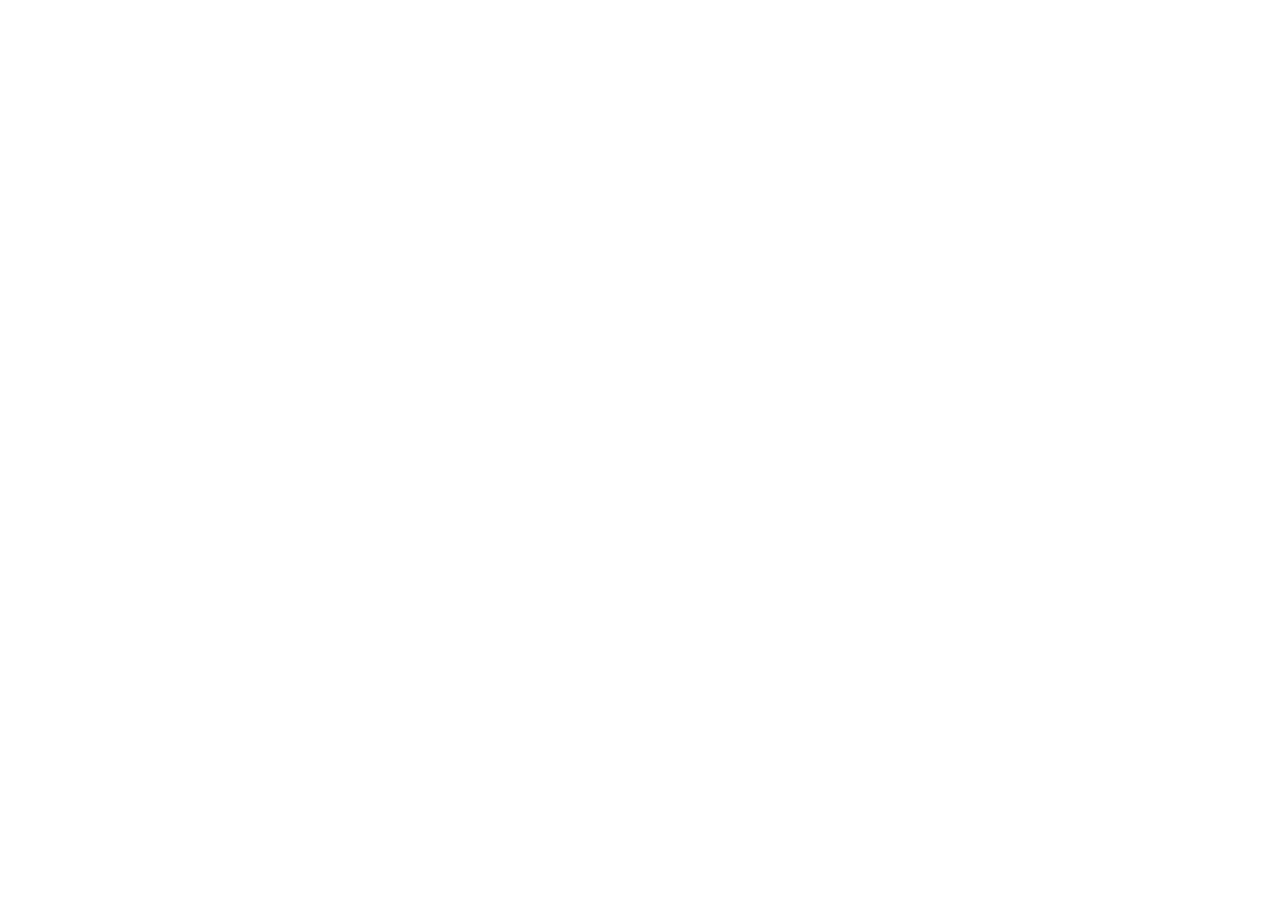
==== index.html @ 508183c9 "Add files via upload" ====
<!doctype html>
<html lang="en">
  <head>
    <meta charset="UTF-8" />
    <meta name="viewport" content="width=device-width, initial-scale=1.0" />
    <title>My Google AI Studio App</title>
    <script type="module" crossorigin src="./assets/index-D55T0xb0.js"></script>
    <link rel="stylesheet" crossorigin href="./assets/index-euOz9C5B.css">
  </head>
  <body>
    <div id="root"></div>
  </body>
</html>
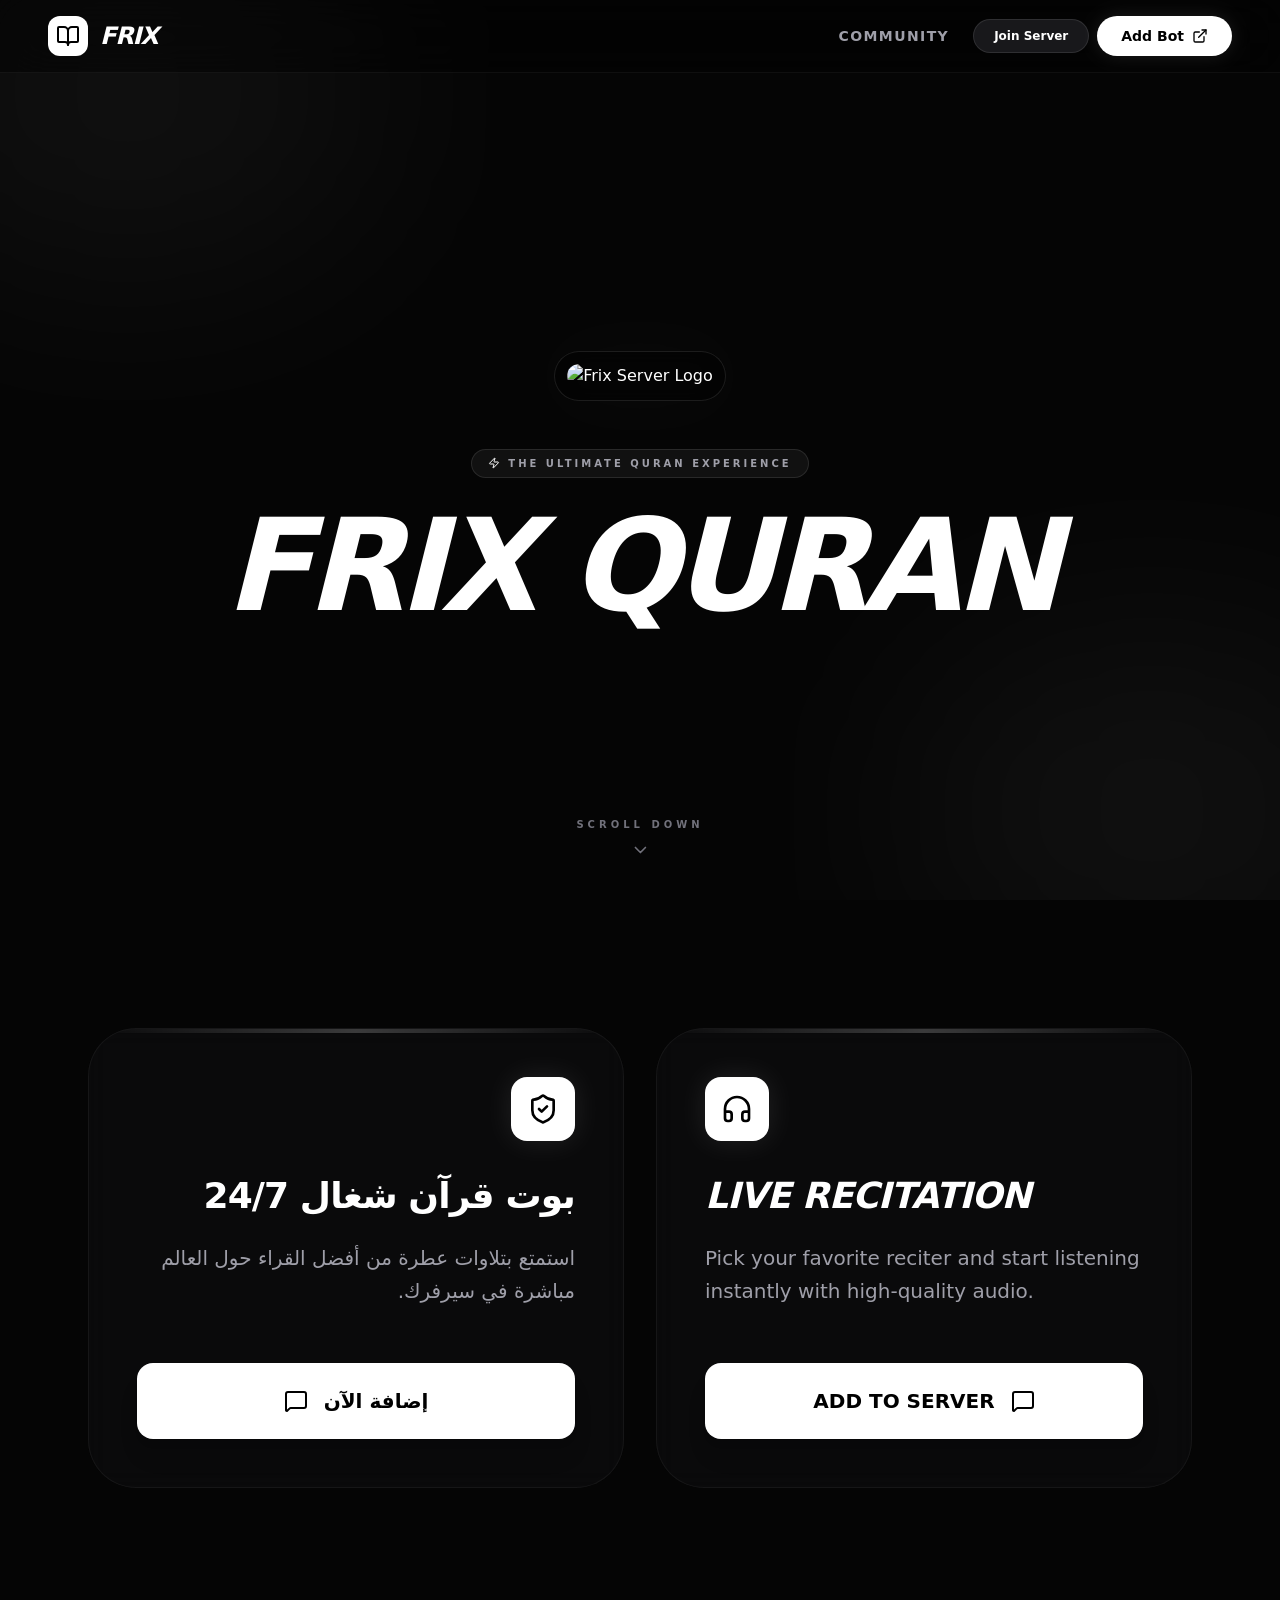
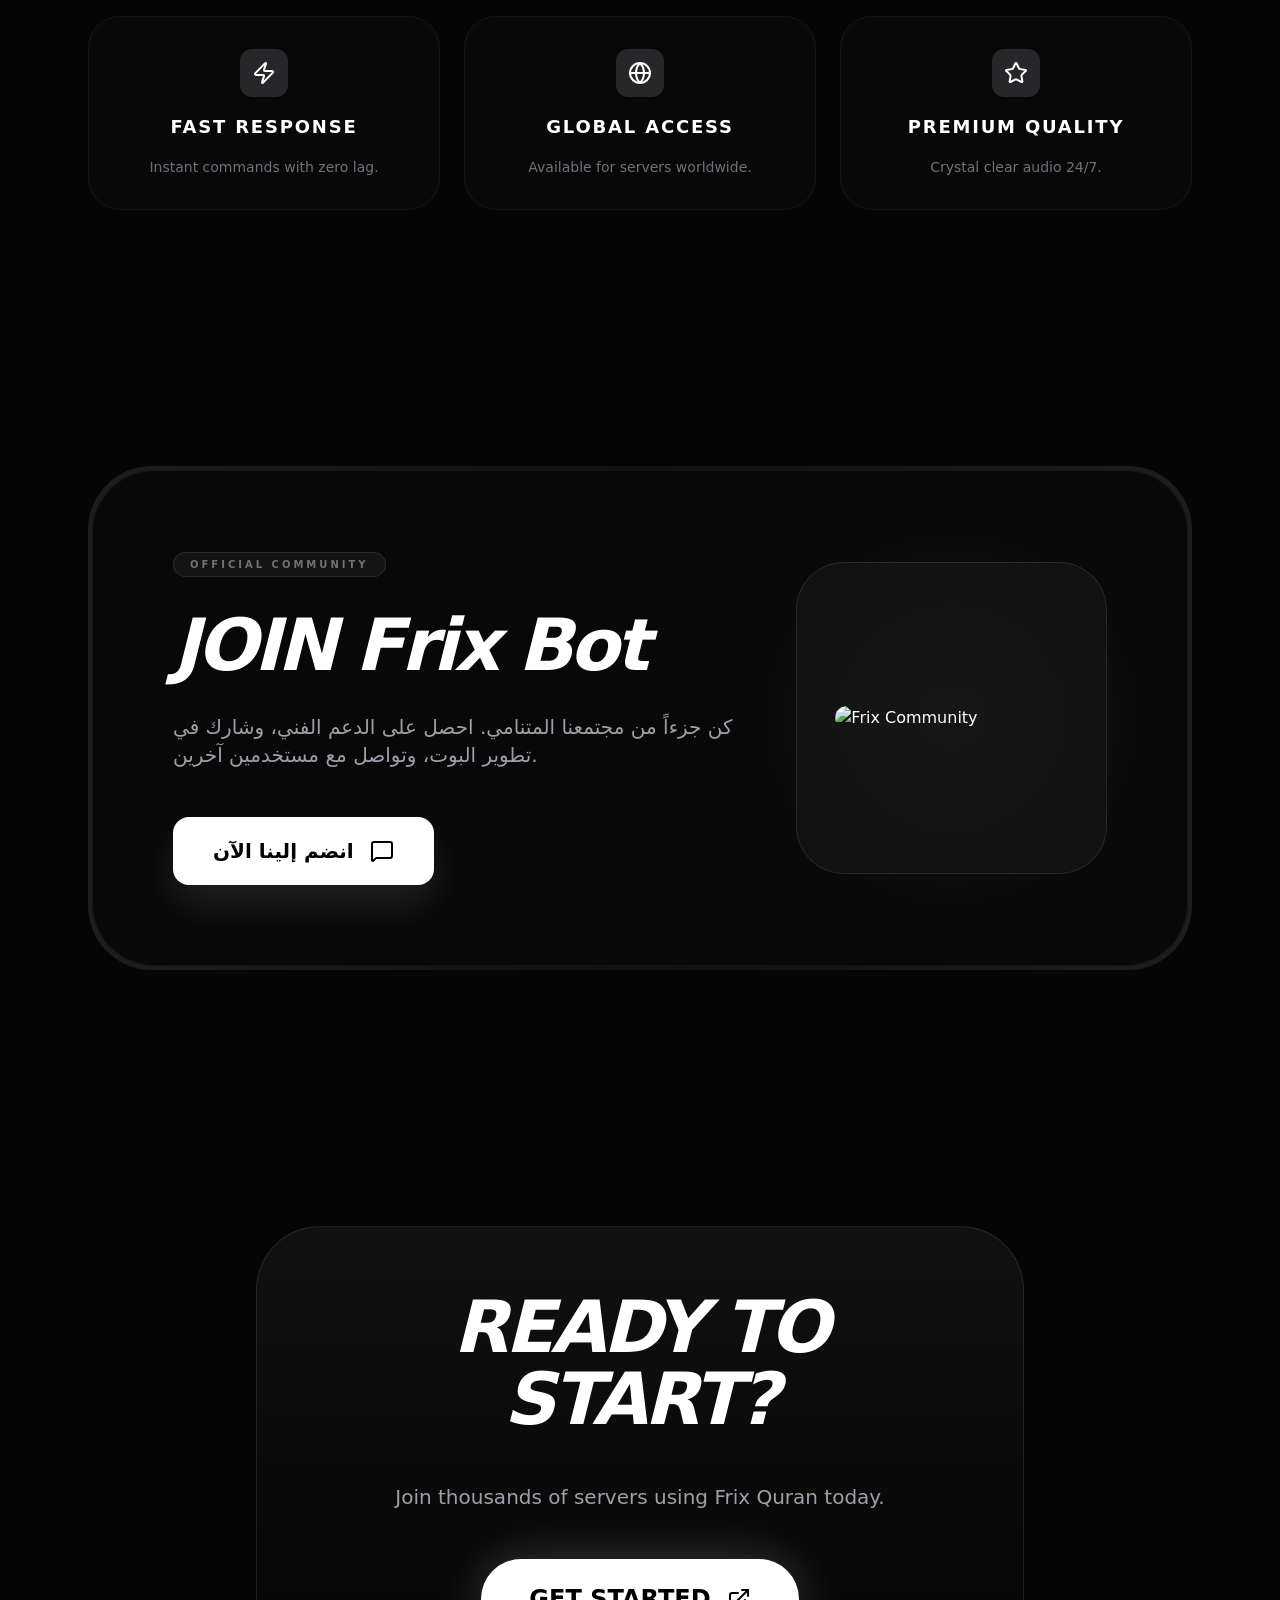
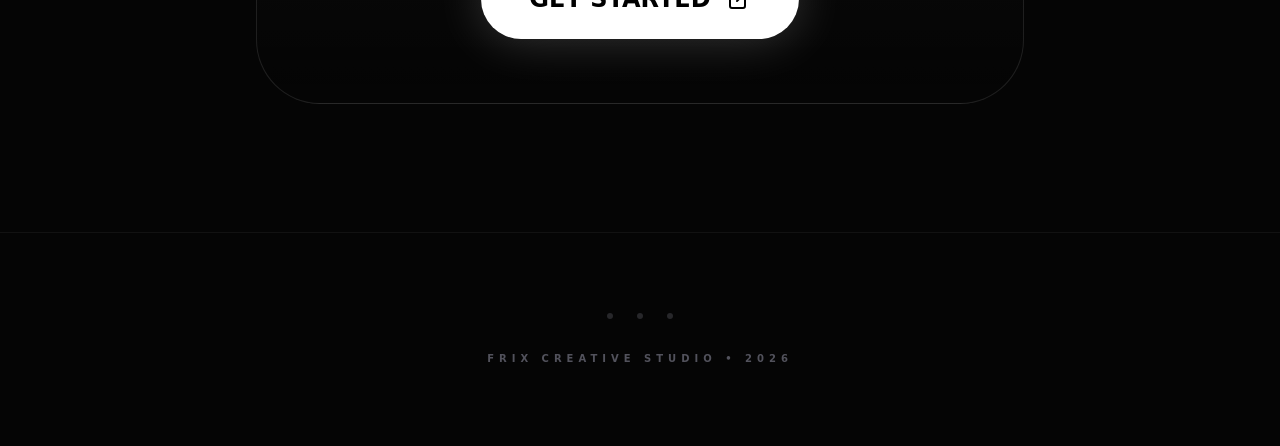
==== commit 8ce41144: "Add files via upload" ====
--- a/index.html
+++ b/index.html
@@ -4,7 +4,7 @@
     <meta charset="UTF-8" />
     <meta name="viewport" content="width=device-width, initial-scale=1.0" />
     <title>My Google AI Studio App</title>
-    <script type="module" crossorigin src="./assets/index-D55T0xb0.js"></script>
+    <script type="module" crossorigin src="./assets/index-BJtnoinY.js"></script>
     <link rel="stylesheet" crossorigin href="./assets/index-euOz9C5B.css">
   </head>
   <body>
--- a/assets/index-euOz9C5B.css
+++ b/assets/index-euOz9C5B.css
@@ -0,0 +1 @@
+/*! tailwindcss v4.2.1 | MIT License | https://tailwindcss.com */@layer properties{@supports (((-webkit-hyphens:none)) and (not (margin-trim:inline))) or ((-moz-orient:inline) and (not (color:rgb(from red r g b)))){*,:before,:after,::backdrop{--tw-translate-x:0;--tw-translate-y:0;--tw-translate-z:0;--tw-rotate-x:initial;--tw-rotate-y:initial;--tw-rotate-z:initial;--tw-skew-x:initial;--tw-skew-y:initial;--tw-space-y-reverse:0;--tw-border-style:solid;--tw-gradient-position:initial;--tw-gradient-from:#0000;--tw-gradient-via:#0000;--tw-gradient-to:#0000;--tw-gradient-stops:initial;--tw-gradient-via-stops:initial;--tw-gradient-from-position:0%;--tw-gradient-via-position:50%;--tw-gradient-to-position:100%;--tw-leading:initial;--tw-font-weight:initial;--tw-tracking:initial;--tw-shadow:0 0 #0000;--tw-shadow-color:initial;--tw-shadow-alpha:100%;--tw-inset-shadow:0 0 #0000;--tw-inset-shadow-color:initial;--tw-inset-shadow-alpha:100%;--tw-ring-color:initial;--tw-ring-shadow:0 0 #0000;--tw-inset-ring-color:initial;--tw-inset-ring-shadow:0 0 #0000;--tw-ring-inset:initial;--tw-ring-offset-width:0px;--tw-ring-offset-color:#fff;--tw-ring-offset-shadow:0 0 #0000;--tw-blur:initial;--tw-brightness:initial;--tw-contrast:initial;--tw-grayscale:initial;--tw-hue-rotate:initial;--tw-invert:initial;--tw-opacity:initial;--tw-saturate:initial;--tw-sepia:initial;--tw-drop-shadow:initial;--tw-drop-shadow-color:initial;--tw-drop-shadow-alpha:100%;--tw-drop-shadow-size:initial;--tw-backdrop-blur:initial;--tw-backdrop-brightness:initial;--tw-backdrop-contrast:initial;--tw-backdrop-grayscale:initial;--tw-backdrop-hue-rotate:initial;--tw-backdrop-invert:initial;--tw-backdrop-opacity:initial;--tw-backdrop-saturate:initial;--tw-backdrop-sepia:initial;--tw-duration:initial;--tw-scale-x:1;--tw-scale-y:1;--tw-scale-z:1}}}@layer theme{:root,:host{--font-sans:ui-sans-serif, system-ui, sans-serif, "Apple Color Emoji", "Segoe UI Emoji", "Segoe UI Symbol", "Noto Color Emoji";--font-mono:ui-monospace, SFMono-Regular, Menlo, Monaco, Consolas, "Liberation Mono", "Courier New", monospace;--color-zinc-200:oklch(92% .004 286.32);--color-zinc-400:oklch(70.5% .015 286.067);--color-zinc-500:oklch(55.2% .016 285.938);--color-zinc-600:oklch(44.2% .017 285.786);--color-zinc-800:oklch(27.4% .006 286.033);--color-zinc-900:oklch(21% .006 285.885);--color-black:#000;--color-white:#fff;--spacing:.25rem;--container-xs:20rem;--container-xl:36rem;--container-3xl:48rem;--container-6xl:72rem;--text-xs:.75rem;--text-xs--line-height:calc(1 / .75);--text-sm:.875rem;--text-sm--line-height:calc(1.25 / .875);--text-lg:1.125rem;--text-lg--line-height:calc(1.75 / 1.125);--text-xl:1.25rem;--text-xl--line-height:calc(1.75 / 1.25);--text-2xl:1.5rem;--text-2xl--line-height:calc(2 / 1.5);--text-4xl:2.25rem;--text-4xl--line-height:calc(2.5 / 2.25);--text-5xl:3rem;--text-5xl--line-height:1;--text-7xl:4.5rem;--text-7xl--line-height:1;--text-9xl:8rem;--text-9xl--line-height:1;--font-weight-medium:500;--font-weight-bold:700;--font-weight-black:900;--tracking-tighter:-.05em;--tracking-tight:-.025em;--tracking-widest:.1em;--leading-tight:1.25;--leading-relaxed:1.625;--radius-xl:.75rem;--radius-2xl:1rem;--animate-pulse:pulse 2s cubic-bezier(.4, 0, .6, 1) infinite;--animate-bounce:bounce 1s infinite;--blur-sm:8px;--blur-md:12px;--blur-xl:24px;--blur-2xl:40px;--blur-3xl:64px;--default-transition-duration:.15s;--default-transition-timing-function:cubic-bezier(.4, 0, .2, 1);--default-font-family:var(--font-sans);--default-mono-font-family:var(--font-mono)}}@layer base{*,:after,:before,::backdrop{box-sizing:border-box;border:0 solid;margin:0;padding:0}::file-selector-button{box-sizing:border-box;border:0 solid;margin:0;padding:0}html,:host{-webkit-text-size-adjust:100%;-moz-tab-size:4;tab-size:4;line-height:1.5;font-family:var(--default-font-family,ui-sans-serif, system-ui, sans-serif, "Apple Color Emoji", "Segoe UI Emoji", "Segoe UI Symbol", "Noto Color Emoji");font-feature-settings:var(--default-font-feature-settings,normal);font-variation-settings:var(--default-font-variation-settings,normal);-webkit-tap-highlight-color:transparent}hr{height:0;color:inherit;border-top-width:1px}abbr:where([title]){-webkit-text-decoration:underline dotted;text-decoration:underline dotted}h1,h2,h3,h4,h5,h6{font-size:inherit;font-weight:inherit}a{color:inherit;-webkit-text-decoration:inherit;text-decoration:inherit}b,strong{font-weight:bolder}code,kbd,samp,pre{font-family:var(--default-mono-font-family,ui-monospace, SFMono-Regular, Menlo, Monaco, Consolas, "Liberation Mono", "Courier New", monospace);font-feature-settings:var(--default-mono-font-feature-settings,normal);font-variation-settings:var(--default-mono-font-variation-settings,normal);font-size:1em}small{font-size:80%}sub,sup{vertical-align:baseline;font-size:75%;line-height:0;position:relative}sub{bottom:-.25em}sup{top:-.5em}table{text-indent:0;border-color:inherit;border-collapse:collapse}:-moz-focusring{outline:auto}progress{vertical-align:baseline}summary{display:list-item}ol,ul,menu{list-style:none}img,svg,video,canvas,audio,iframe,embed,object{vertical-align:middle;display:block}img,video{max-width:100%;height:auto}button,input,select,optgroup,textarea{font:inherit;font-feature-settings:inherit;font-variation-settings:inherit;letter-spacing:inherit;color:inherit;opacity:1;background-color:#0000;border-radius:0}::file-selector-button{font:inherit;font-feature-settings:inherit;font-variation-settings:inherit;letter-spacing:inherit;color:inherit;opacity:1;background-color:#0000;border-radius:0}:where(select:is([multiple],[size])) optgroup{font-weight:bolder}:where(select:is([multiple],[size])) optgroup option{padding-inline-start:20px}::file-selector-button{margin-inline-end:4px}::placeholder{opacity:1}@supports (not ((-webkit-appearance:-apple-pay-button))) or (contain-intrinsic-size:1px){::placeholder{color:currentColor}@supports (color:color-mix(in lab,red,red)){::placeholder{color:color-mix(in oklab,currentcolor 50%,transparent)}}}textarea{resize:vertical}::-webkit-search-decoration{-webkit-appearance:none}::-webkit-date-and-time-value{min-height:1lh;text-align:inherit}::-webkit-datetime-edit{display:inline-flex}::-webkit-datetime-edit-fields-wrapper{padding:0}::-webkit-datetime-edit{padding-block:0}::-webkit-datetime-edit-year-field{padding-block:0}::-webkit-datetime-edit-month-field{padding-block:0}::-webkit-datetime-edit-day-field{padding-block:0}::-webkit-datetime-edit-hour-field{padding-block:0}::-webkit-datetime-edit-minute-field{padding-block:0}::-webkit-datetime-edit-second-field{padding-block:0}::-webkit-datetime-edit-millisecond-field{padding-block:0}::-webkit-datetime-edit-meridiem-field{padding-block:0}::-webkit-calendar-picker-indicator{line-height:1}:-moz-ui-invalid{box-shadow:none}button,input:where([type=button],[type=reset],[type=submit]){-webkit-appearance:button;-moz-appearance:button;appearance:button}::file-selector-button{-webkit-appearance:button;-moz-appearance:button;appearance:button}::-webkit-inner-spin-button{height:auto}::-webkit-outer-spin-button{height:auto}[hidden]:where(:not([hidden=until-found])){display:none!important}}@layer components;@layer utilities{.pointer-events-none{pointer-events:none}.absolute{position:absolute}.fixed{position:fixed}.relative{position:relative}.-inset-4{inset:calc(var(--spacing) * -4)}.inset-0{inset:calc(var(--spacing) * 0)}.start{inset-inline-start:var(--spacing)}.end{inset-inline-end:var(--spacing)}.top-0{top:calc(var(--spacing) * 0)}.top-\[-10\%\]{top:-10%}.right-0{right:calc(var(--spacing) * 0)}.right-\[-10\%\]{right:-10%}.bottom-10{bottom:calc(var(--spacing) * 10)}.bottom-\[-10\%\]{bottom:-10%}.left-0{left:calc(var(--spacing) * 0)}.left-1\/2{left:50%}.left-\[-10\%\]{left:-10%}.z-\[100\]{z-index:100}.mx-auto{margin-inline:auto}.mb-8{margin-bottom:calc(var(--spacing) * 8)}.flex{display:flex}.grid{display:grid}.hidden{display:none}.inline-block{display:inline-block}.inline-flex{display:inline-flex}.aspect-square{aspect-ratio:1}.h-1{height:calc(var(--spacing) * 1)}.h-1\.5{height:calc(var(--spacing) * 1.5)}.h-3{height:calc(var(--spacing) * 3)}.h-4{height:calc(var(--spacing) * 4)}.h-5{height:calc(var(--spacing) * 5)}.h-6{height:calc(var(--spacing) * 6)}.h-8{height:calc(var(--spacing) * 8)}.h-10{height:calc(var(--spacing) * 10)}.h-12{height:calc(var(--spacing) * 12)}.h-16{height:calc(var(--spacing) * 16)}.h-\[40\%\]{height:40%}.h-auto{height:auto}.h-full{height:100%}.h-screen{height:100vh}.min-h-screen{min-height:100vh}.w-1\.5{width:calc(var(--spacing) * 1.5)}.w-3{width:calc(var(--spacing) * 3)}.w-3\/4{width:75%}.w-4{width:calc(var(--spacing) * 4)}.w-5{width:calc(var(--spacing) * 5)}.w-6{width:calc(var(--spacing) * 6)}.w-8{width:calc(var(--spacing) * 8)}.w-10{width:calc(var(--spacing) * 10)}.w-12{width:calc(var(--spacing) * 12)}.w-16{width:calc(var(--spacing) * 16)}.w-\[40\%\]{width:40%}.w-full{width:100%}.max-w-3xl{max-width:var(--container-3xl)}.max-w-6xl{max-width:var(--container-6xl)}.max-w-\[450px\]{max-width:450px}.max-w-xl{max-width:var(--container-xl)}.max-w-xs{max-width:var(--container-xs)}.flex-1{flex:1}.-translate-x-1\/2{--tw-translate-x: -50% ;translate:var(--tw-translate-x) var(--tw-translate-y)}.transform{transform:var(--tw-rotate-x,) var(--tw-rotate-y,) var(--tw-rotate-z,) var(--tw-skew-x,) var(--tw-skew-y,)}.animate-bounce{animation:var(--animate-bounce)}.animate-pulse{animation:var(--animate-pulse)}.grid-cols-1{grid-template-columns:repeat(1,minmax(0,1fr))}.flex-col{flex-direction:column}.items-center{align-items:center}.justify-between{justify-content:space-between}.justify-center{justify-content:center}.gap-2{gap:calc(var(--spacing) * 2)}.gap-3{gap:calc(var(--spacing) * 3)}.gap-4{gap:calc(var(--spacing) * 4)}.gap-6{gap:calc(var(--spacing) * 6)}.gap-8{gap:calc(var(--spacing) * 8)}.gap-12{gap:calc(var(--spacing) * 12)}:where(.space-y-4>:not(:last-child)){--tw-space-y-reverse:0;margin-block-start:calc(calc(var(--spacing) * 4) * var(--tw-space-y-reverse));margin-block-end:calc(calc(var(--spacing) * 4) * calc(1 - var(--tw-space-y-reverse)))}:where(.space-y-6>:not(:last-child)){--tw-space-y-reverse:0;margin-block-start:calc(calc(var(--spacing) * 6) * var(--tw-space-y-reverse));margin-block-end:calc(calc(var(--spacing) * 6) * calc(1 - var(--tw-space-y-reverse)))}:where(.space-y-8>:not(:last-child)){--tw-space-y-reverse:0;margin-block-start:calc(calc(var(--spacing) * 8) * var(--tw-space-y-reverse));margin-block-end:calc(calc(var(--spacing) * 8) * calc(1 - var(--tw-space-y-reverse)))}:where(.space-y-12>:not(:last-child)){--tw-space-y-reverse:0;margin-block-start:calc(calc(var(--spacing) * 12) * var(--tw-space-y-reverse));margin-block-end:calc(calc(var(--spacing) * 12) * calc(1 - var(--tw-space-y-reverse)))}:where(.space-y-32>:not(:last-child)){--tw-space-y-reverse:0;margin-block-start:calc(calc(var(--spacing) * 32) * var(--tw-space-y-reverse));margin-block-end:calc(calc(var(--spacing) * 32) * calc(1 - var(--tw-space-y-reverse)))}.overflow-hidden{overflow:hidden}.overflow-x-hidden{overflow-x:hidden}.rounded-2xl{border-radius:var(--radius-2xl)}.rounded-\[1\.5rem\]{border-radius:1.5rem}.rounded-\[2\.5rem\]{border-radius:2.5rem}.rounded-\[2rem\]{border-radius:2rem}.rounded-\[3\.9rem\]{border-radius:3.9rem}.rounded-\[3rem\]{border-radius:3rem}.rounded-\[4rem\]{border-radius:4rem}.rounded-full{border-radius:3.40282e38px}.rounded-xl{border-radius:var(--radius-xl)}.border{border-style:var(--tw-border-style);border-width:1px}.border-t{border-top-style:var(--tw-border-style);border-top-width:1px}.border-b{border-bottom-style:var(--tw-border-style);border-bottom-width:1px}.border-white\/5{border-color:#ffffff0d}@supports (color:color-mix(in lab,red,red)){.border-white\/5{border-color:color-mix(in oklab,var(--color-white) 5%,transparent)}}.border-white\/10{border-color:#ffffff1a}@supports (color:color-mix(in lab,red,red)){.border-white\/10{border-color:color-mix(in oklab,var(--color-white) 10%,transparent)}}.bg-\[\#050505\]{background-color:#050505}.bg-\[\#080808\]{background-color:#080808}.bg-black\/40{background-color:#0006}@supports (color:color-mix(in lab,red,red)){.bg-black\/40{background-color:color-mix(in oklab,var(--color-black) 40%,transparent)}}.bg-white{background-color:var(--color-white)}.bg-white\/5{background-color:#ffffff0d}@supports (color:color-mix(in lab,red,red)){.bg-white\/5{background-color:color-mix(in oklab,var(--color-white) 5%,transparent)}}.bg-white\/10{background-color:#ffffff1a}@supports (color:color-mix(in lab,red,red)){.bg-white\/10{background-color:color-mix(in oklab,var(--color-white) 10%,transparent)}}.bg-zinc-800{background-color:var(--color-zinc-800)}.bg-zinc-900{background-color:var(--color-zinc-900)}.bg-zinc-900\/20{background-color:#18181b33}@supports (color:color-mix(in lab,red,red)){.bg-zinc-900\/20{background-color:color-mix(in oklab,var(--color-zinc-900) 20%,transparent)}}.bg-zinc-900\/30{background-color:#18181b4d}@supports (color:color-mix(in lab,red,red)){.bg-zinc-900\/30{background-color:color-mix(in oklab,var(--color-zinc-900) 30%,transparent)}}.bg-zinc-900\/50{background-color:#18181b80}@supports (color:color-mix(in lab,red,red)){.bg-zinc-900\/50{background-color:color-mix(in oklab,var(--color-zinc-900) 50%,transparent)}}.bg-gradient-to-b{--tw-gradient-position:to bottom in oklab;background-image:linear-gradient(var(--tw-gradient-stops))}.bg-gradient-to-bl{--tw-gradient-position:to bottom left in oklab;background-image:linear-gradient(var(--tw-gradient-stops))}.bg-gradient-to-br{--tw-gradient-position:to bottom right in oklab;background-image:linear-gradient(var(--tw-gradient-stops))}.bg-gradient-to-l{--tw-gradient-position:to left in oklab;background-image:linear-gradient(var(--tw-gradient-stops))}.bg-gradient-to-r{--tw-gradient-position:to right in oklab;background-image:linear-gradient(var(--tw-gradient-stops))}.from-transparent{--tw-gradient-from:transparent;--tw-gradient-stops:var(--tw-gradient-via-stops,var(--tw-gradient-position), var(--tw-gradient-from) var(--tw-gradient-from-position), var(--tw-gradient-to) var(--tw-gradient-to-position))}.from-white\/5{--tw-gradient-from:#ffffff0d}@supports (color:color-mix(in lab,red,red)){.from-white\/5{--tw-gradient-from:color-mix(in oklab, var(--color-white) 5%, transparent)}}.from-white\/5{--tw-gradient-stops:var(--tw-gradient-via-stops,var(--tw-gradient-position), var(--tw-gradient-from) var(--tw-gradient-from-position), var(--tw-gradient-to) var(--tw-gradient-to-position))}.from-white\/10{--tw-gradient-from:#ffffff1a}@supports (color:color-mix(in lab,red,red)){.from-white\/10{--tw-gradient-from:color-mix(in oklab, var(--color-white) 10%, transparent)}}.from-white\/10{--tw-gradient-stops:var(--tw-gradient-via-stops,var(--tw-gradient-position), var(--tw-gradient-from) var(--tw-gradient-from-position), var(--tw-gradient-to) var(--tw-gradient-to-position))}.via-white\/5{--tw-gradient-via:#ffffff0d}@supports (color:color-mix(in lab,red,red)){.via-white\/5{--tw-gradient-via:color-mix(in oklab, var(--color-white) 5%, transparent)}}.via-white\/5{--tw-gradient-via-stops:var(--tw-gradient-position), var(--tw-gradient-from) var(--tw-gradient-from-position), var(--tw-gradient-via) var(--tw-gradient-via-position), var(--tw-gradient-to) var(--tw-gradient-to-position);--tw-gradient-stops:var(--tw-gradient-via-stops)}.via-white\/20{--tw-gradient-via:#fff3}@supports (color:color-mix(in lab,red,red)){.via-white\/20{--tw-gradient-via:color-mix(in oklab, var(--color-white) 20%, transparent)}}.via-white\/20{--tw-gradient-via-stops:var(--tw-gradient-position), var(--tw-gradient-from) var(--tw-gradient-from-position), var(--tw-gradient-via) var(--tw-gradient-via-position), var(--tw-gradient-to) var(--tw-gradient-to-position);--tw-gradient-stops:var(--tw-gradient-via-stops)}.to-transparent{--tw-gradient-to:transparent;--tw-gradient-stops:var(--tw-gradient-via-stops,var(--tw-gradient-position), var(--tw-gradient-from) var(--tw-gradient-from-position), var(--tw-gradient-to) var(--tw-gradient-to-position))}.to-white\/10{--tw-gradient-to:#ffffff1a}@supports (color:color-mix(in lab,red,red)){.to-white\/10{--tw-gradient-to:color-mix(in oklab, var(--color-white) 10%, transparent)}}.to-white\/10{--tw-gradient-stops:var(--tw-gradient-via-stops,var(--tw-gradient-position), var(--tw-gradient-from) var(--tw-gradient-from-position), var(--tw-gradient-to) var(--tw-gradient-to-position))}.p-1{padding:calc(var(--spacing) * 1)}.p-3{padding:calc(var(--spacing) * 3)}.p-8{padding:calc(var(--spacing) * 8)}.p-12{padding:calc(var(--spacing) * 12)}.p-16{padding:calc(var(--spacing) * 16)}.px-4{padding-inline:calc(var(--spacing) * 4)}.px-5{padding-inline:calc(var(--spacing) * 5)}.px-6{padding-inline:calc(var(--spacing) * 6)}.px-10{padding-inline:calc(var(--spacing) * 10)}.px-12{padding-inline:calc(var(--spacing) * 12)}.py-1{padding-block:calc(var(--spacing) * 1)}.py-1\.5{padding-block:calc(var(--spacing) * 1.5)}.py-2{padding-block:calc(var(--spacing) * 2)}.py-2\.5{padding-block:calc(var(--spacing) * 2.5)}.py-4{padding-block:calc(var(--spacing) * 4)}.py-5{padding-block:calc(var(--spacing) * 5)}.py-6{padding-block:calc(var(--spacing) * 6)}.py-20{padding-block:calc(var(--spacing) * 20)}.py-32{padding-block:calc(var(--spacing) * 32)}.pt-4{padding-top:calc(var(--spacing) * 4)}.pt-8{padding-top:calc(var(--spacing) * 8)}.pt-20{padding-top:calc(var(--spacing) * 20)}.text-center{text-align:center}.font-sans{font-family:var(--font-sans)}.text-2xl{font-size:var(--text-2xl);line-height:var(--tw-leading,var(--text-2xl--line-height))}.text-4xl{font-size:var(--text-4xl);line-height:var(--tw-leading,var(--text-4xl--line-height))}.text-5xl{font-size:var(--text-5xl);line-height:var(--tw-leading,var(--text-5xl--line-height))}.text-7xl{font-size:var(--text-7xl);line-height:var(--tw-leading,var(--text-7xl--line-height))}.text-lg{font-size:var(--text-lg);line-height:var(--tw-leading,var(--text-lg--line-height))}.text-sm{font-size:var(--text-sm);line-height:var(--tw-leading,var(--text-sm--line-height))}.text-xl{font-size:var(--text-xl);line-height:var(--tw-leading,var(--text-xl--line-height))}.text-xs{font-size:var(--text-xs);line-height:var(--tw-leading,var(--text-xs--line-height))}.text-\[10px\]{font-size:10px}.leading-none{--tw-leading:1;line-height:1}.leading-relaxed{--tw-leading:var(--leading-relaxed);line-height:var(--leading-relaxed)}.leading-tight{--tw-leading:var(--leading-tight);line-height:var(--leading-tight)}.font-black{--tw-font-weight:var(--font-weight-black);font-weight:var(--font-weight-black)}.font-bold{--tw-font-weight:var(--font-weight-bold);font-weight:var(--font-weight-bold)}.font-medium{--tw-font-weight:var(--font-weight-medium);font-weight:var(--font-weight-medium)}.tracking-\[0\.3em\]{--tw-tracking:.3em;letter-spacing:.3em}.tracking-\[0\.4em\]{--tw-tracking:.4em;letter-spacing:.4em}.tracking-\[0\.5em\]{--tw-tracking:.5em;letter-spacing:.5em}.tracking-tight{--tw-tracking:var(--tracking-tight);letter-spacing:var(--tracking-tight)}.tracking-tighter{--tw-tracking:var(--tracking-tighter);letter-spacing:var(--tracking-tighter)}.tracking-widest{--tw-tracking:var(--tracking-widest);letter-spacing:var(--tracking-widest)}.text-black{color:var(--color-black)}.text-white{color:var(--color-white)}.text-zinc-400{color:var(--color-zinc-400)}.text-zinc-500{color:var(--color-zinc-500)}.text-zinc-600{color:var(--color-zinc-600)}.uppercase{text-transform:uppercase}.italic{font-style:italic}.opacity-0{opacity:0}.opacity-20{opacity:.2}.shadow-2xl{--tw-shadow:0 25px 50px -12px var(--tw-shadow-color,#00000040);box-shadow:var(--tw-inset-shadow),var(--tw-inset-ring-shadow),var(--tw-ring-offset-shadow),var(--tw-ring-shadow),var(--tw-shadow)}.shadow-\[0_0_20px_rgba\(255\,255\,255\,0\.1\)\]{--tw-shadow:0 0 20px var(--tw-shadow-color,#ffffff1a);box-shadow:var(--tw-inset-shadow),var(--tw-inset-ring-shadow),var(--tw-ring-offset-shadow),var(--tw-ring-shadow),var(--tw-shadow)}.shadow-\[0_0_30px_rgba\(255\,255\,255\,0\.1\)\]{--tw-shadow:0 0 30px var(--tw-shadow-color,#ffffff1a);box-shadow:var(--tw-inset-shadow),var(--tw-inset-ring-shadow),var(--tw-ring-offset-shadow),var(--tw-ring-shadow),var(--tw-shadow)}.shadow-\[0_0_50px_rgba\(255\,255\,255\,0\.2\)\]{--tw-shadow:0 0 50px var(--tw-shadow-color,#fff3);box-shadow:var(--tw-inset-shadow),var(--tw-inset-ring-shadow),var(--tw-ring-offset-shadow),var(--tw-ring-shadow),var(--tw-shadow)}.shadow-\[0_20px_40px_rgba\(255\,255\,255\,0\.1\)\]{--tw-shadow:0 20px 40px var(--tw-shadow-color,#ffffff1a);box-shadow:var(--tw-inset-shadow),var(--tw-inset-ring-shadow),var(--tw-ring-offset-shadow),var(--tw-ring-shadow),var(--tw-shadow)}.shadow-xl{--tw-shadow:0 20px 25px -5px var(--tw-shadow-color,#0000001a), 0 8px 10px -6px var(--tw-shadow-color,#0000001a);box-shadow:var(--tw-inset-shadow),var(--tw-inset-ring-shadow),var(--tw-ring-offset-shadow),var(--tw-ring-shadow),var(--tw-shadow)}.blur-2xl{--tw-blur:blur(var(--blur-2xl));filter:var(--tw-blur,) var(--tw-brightness,) var(--tw-contrast,) var(--tw-grayscale,) var(--tw-hue-rotate,) var(--tw-invert,) var(--tw-saturate,) var(--tw-sepia,) var(--tw-drop-shadow,)}.blur-3xl{--tw-blur:blur(var(--blur-3xl));filter:var(--tw-blur,) var(--tw-brightness,) var(--tw-contrast,) var(--tw-grayscale,) var(--tw-hue-rotate,) var(--tw-invert,) var(--tw-saturate,) var(--tw-sepia,) var(--tw-drop-shadow,)}.blur-\[120px\]{--tw-blur:blur(120px);filter:var(--tw-blur,) var(--tw-brightness,) var(--tw-contrast,) var(--tw-grayscale,) var(--tw-hue-rotate,) var(--tw-invert,) var(--tw-saturate,) var(--tw-sepia,) var(--tw-drop-shadow,)}.backdrop-blur-md{--tw-backdrop-blur:blur(var(--blur-md));-webkit-backdrop-filter:var(--tw-backdrop-blur,) var(--tw-backdrop-brightness,) var(--tw-backdrop-contrast,) var(--tw-backdrop-grayscale,) var(--tw-backdrop-hue-rotate,) var(--tw-backdrop-invert,) var(--tw-backdrop-opacity,) var(--tw-backdrop-saturate,) var(--tw-backdrop-sepia,);backdrop-filter:var(--tw-backdrop-blur,) var(--tw-backdrop-brightness,) var(--tw-backdrop-contrast,) var(--tw-backdrop-grayscale,) var(--tw-backdrop-hue-rotate,) var(--tw-backdrop-invert,) var(--tw-backdrop-opacity,) var(--tw-backdrop-saturate,) var(--tw-backdrop-sepia,)}.backdrop-blur-sm{--tw-backdrop-blur:blur(var(--blur-sm));-webkit-backdrop-filter:var(--tw-backdrop-blur,) var(--tw-backdrop-brightness,) var(--tw-backdrop-contrast,) var(--tw-backdrop-grayscale,) var(--tw-backdrop-hue-rotate,) var(--tw-backdrop-invert,) var(--tw-backdrop-opacity,) var(--tw-backdrop-saturate,) var(--tw-backdrop-sepia,);backdrop-filter:var(--tw-backdrop-blur,) var(--tw-backdrop-brightness,) var(--tw-backdrop-contrast,) var(--tw-backdrop-grayscale,) var(--tw-backdrop-hue-rotate,) var(--tw-backdrop-invert,) var(--tw-backdrop-opacity,) var(--tw-backdrop-saturate,) var(--tw-backdrop-sepia,)}.backdrop-blur-xl{--tw-backdrop-blur:blur(var(--blur-xl));-webkit-backdrop-filter:var(--tw-backdrop-blur,) var(--tw-backdrop-brightness,) var(--tw-backdrop-contrast,) var(--tw-backdrop-grayscale,) var(--tw-backdrop-hue-rotate,) var(--tw-backdrop-invert,) var(--tw-backdrop-opacity,) var(--tw-backdrop-saturate,) var(--tw-backdrop-sepia,);backdrop-filter:var(--tw-backdrop-blur,) var(--tw-backdrop-brightness,) var(--tw-backdrop-contrast,) var(--tw-backdrop-grayscale,) var(--tw-backdrop-hue-rotate,) var(--tw-backdrop-invert,) var(--tw-backdrop-opacity,) var(--tw-backdrop-saturate,) var(--tw-backdrop-sepia,)}.transition{transition-property:color,background-color,border-color,outline-color,text-decoration-color,fill,stroke,--tw-gradient-from,--tw-gradient-via,--tw-gradient-to,opacity,box-shadow,transform,translate,scale,rotate,filter,-webkit-backdrop-filter,backdrop-filter,display,content-visibility,overlay,pointer-events;transition-timing-function:var(--tw-ease,var(--default-transition-timing-function));transition-duration:var(--tw-duration,var(--default-transition-duration))}.transition-all{transition-property:all;transition-timing-function:var(--tw-ease,var(--default-transition-timing-function));transition-duration:var(--tw-duration,var(--default-transition-duration))}.transition-colors{transition-property:color,background-color,border-color,outline-color,text-decoration-color,fill,stroke,--tw-gradient-from,--tw-gradient-via,--tw-gradient-to;transition-timing-function:var(--tw-ease,var(--default-transition-timing-function));transition-duration:var(--tw-duration,var(--default-transition-duration))}.transition-opacity{transition-property:opacity;transition-timing-function:var(--tw-ease,var(--default-transition-timing-function));transition-duration:var(--tw-duration,var(--default-transition-duration))}.transition-transform{transition-property:transform,translate,scale,rotate;transition-timing-function:var(--tw-ease,var(--default-transition-timing-function));transition-duration:var(--tw-duration,var(--default-transition-duration))}.duration-500{--tw-duration:.5s;transition-duration:.5s}.duration-700{--tw-duration:.7s;transition-duration:.7s}@media(hover:hover){.group-hover\:scale-110:is(:where(.group):hover *){--tw-scale-x:110%;--tw-scale-y:110%;--tw-scale-z:110%;scale:var(--tw-scale-x) var(--tw-scale-y)}.group-hover\:-rotate-3:is(:where(.group):hover *){rotate:-3deg}.group-hover\:rotate-3:is(:where(.group):hover *){rotate:3deg}.group-hover\:rotate-12:is(:where(.group):hover *){rotate:12deg}.group-hover\:opacity-100:is(:where(.group):hover *){opacity:1}}.selection\:bg-white ::selection{background-color:var(--color-white)}.selection\:bg-white::selection{background-color:var(--color-white)}.selection\:text-black ::selection{color:var(--color-black)}.selection\:text-black::selection{color:var(--color-black)}@media(hover:hover){.hover\:scale-105:hover{--tw-scale-x:105%;--tw-scale-y:105%;--tw-scale-z:105%;scale:var(--tw-scale-x) var(--tw-scale-y)}.hover\:scale-110:hover{--tw-scale-x:110%;--tw-scale-y:110%;--tw-scale-z:110%;scale:var(--tw-scale-x) var(--tw-scale-y)}.hover\:bg-zinc-200:hover{background-color:var(--color-zinc-200)}.hover\:bg-zinc-800:hover{background-color:var(--color-zinc-800)}.hover\:bg-zinc-900\/40:hover{background-color:#18181b66}@supports (color:color-mix(in lab,red,red)){.hover\:bg-zinc-900\/40:hover{background-color:color-mix(in oklab,var(--color-zinc-900) 40%,transparent)}}.hover\:text-white:hover{color:var(--color-white)}}.active\:scale-95:active{--tw-scale-x:95%;--tw-scale-y:95%;--tw-scale-z:95%;scale:var(--tw-scale-x) var(--tw-scale-y)}.active\:scale-\[0\.98\]:active{scale:.98}@media(min-width:40rem){.sm\:flex{display:flex}}@media(min-width:48rem){.md\:block{display:block}.md\:w-1\/3{width:33.3333%}.md\:grid-cols-2{grid-template-columns:repeat(2,minmax(0,1fr))}.md\:grid-cols-3{grid-template-columns:repeat(3,minmax(0,1fr))}.md\:flex-row{flex-direction:row}.md\:gap-6{gap:calc(var(--spacing) * 6)}.md\:p-20{padding:calc(var(--spacing) * 20)}.md\:px-12{padding-inline:calc(var(--spacing) * 12)}.md\:text-left{text-align:left}.md\:text-7xl{font-size:var(--text-7xl);line-height:var(--tw-leading,var(--text-7xl--line-height))}.md\:text-9xl{font-size:var(--text-9xl);line-height:var(--tw-leading,var(--text-9xl--line-height))}}}@property --tw-translate-x{syntax:"*";inherits:false;initial-value:0}@property --tw-translate-y{syntax:"*";inherits:false;initial-value:0}@property --tw-translate-z{syntax:"*";inherits:false;initial-value:0}@property --tw-rotate-x{syntax:"*";inherits:false}@property --tw-rotate-y{syntax:"*";inherits:false}@property --tw-rotate-z{syntax:"*";inherits:false}@property --tw-skew-x{syntax:"*";inherits:false}@property --tw-skew-y{syntax:"*";inherits:false}@property --tw-space-y-reverse{syntax:"*";inherits:false;initial-value:0}@property --tw-border-style{syntax:"*";inherits:false;initial-value:solid}@property --tw-gradient-position{syntax:"*";inherits:false}@property --tw-gradient-from{syntax:"<color>";inherits:false;initial-value:#0000}@property --tw-gradient-via{syntax:"<color>";inherits:false;initial-value:#0000}@property --tw-gradient-to{syntax:"<color>";inherits:false;initial-value:#0000}@property --tw-gradient-stops{syntax:"*";inherits:false}@property --tw-gradient-via-stops{syntax:"*";inherits:false}@property --tw-gradient-from-position{syntax:"<length-percentage>";inherits:false;initial-value:0%}@property --tw-gradient-via-position{syntax:"<length-percentage>";inherits:false;initial-value:50%}@property --tw-gradient-to-position{syntax:"<length-percentage>";inherits:false;initial-value:100%}@property --tw-leading{syntax:"*";inherits:false}@property --tw-font-weight{syntax:"*";inherits:false}@property --tw-tracking{syntax:"*";inherits:false}@property --tw-shadow{syntax:"*";inherits:false;initial-value:0 0 #0000}@property --tw-shadow-color{syntax:"*";inherits:false}@property --tw-shadow-alpha{syntax:"<percentage>";inherits:false;initial-value:100%}@property --tw-inset-shadow{syntax:"*";inherits:false;initial-value:0 0 #0000}@property --tw-inset-shadow-color{syntax:"*";inherits:false}@property --tw-inset-shadow-alpha{syntax:"<percentage>";inherits:false;initial-value:100%}@property --tw-ring-color{syntax:"*";inherits:false}@property --tw-ring-shadow{syntax:"*";inherits:false;initial-value:0 0 #0000}@property --tw-inset-ring-color{syntax:"*";inherits:false}@property --tw-inset-ring-shadow{syntax:"*";inherits:false;initial-value:0 0 #0000}@property --tw-ring-inset{syntax:"*";inherits:false}@property --tw-ring-offset-width{syntax:"<length>";inherits:false;initial-value:0}@property --tw-ring-offset-color{syntax:"*";inherits:false;initial-value:#fff}@property --tw-ring-offset-shadow{syntax:"*";inherits:false;initial-value:0 0 #0000}@property --tw-blur{syntax:"*";inherits:false}@property --tw-brightness{syntax:"*";inherits:false}@property --tw-contrast{syntax:"*";inherits:false}@property --tw-grayscale{syntax:"*";inherits:false}@property --tw-hue-rotate{syntax:"*";inherits:false}@property --tw-invert{syntax:"*";inherits:false}@property --tw-opacity{syntax:"*";inherits:false}@property --tw-saturate{syntax:"*";inherits:false}@property --tw-sepia{syntax:"*";inherits:false}@property --tw-drop-shadow{syntax:"*";inherits:false}@property --tw-drop-shadow-color{syntax:"*";inherits:false}@property --tw-drop-shadow-alpha{syntax:"<percentage>";inherits:false;initial-value:100%}@property --tw-drop-shadow-size{syntax:"*";inherits:false}@property --tw-backdrop-blur{syntax:"*";inherits:false}@property --tw-backdrop-brightness{syntax:"*";inherits:false}@property --tw-backdrop-contrast{syntax:"*";inherits:false}@property --tw-backdrop-grayscale{syntax:"*";inherits:false}@property --tw-backdrop-hue-rotate{syntax:"*";inherits:false}@property --tw-backdrop-invert{syntax:"*";inherits:false}@property --tw-backdrop-opacity{syntax:"*";inherits:false}@property --tw-backdrop-saturate{syntax:"*";inherits:false}@property --tw-backdrop-sepia{syntax:"*";inherits:false}@property --tw-duration{syntax:"*";inherits:false}@property --tw-scale-x{syntax:"*";inherits:false;initial-value:1}@property --tw-scale-y{syntax:"*";inherits:false;initial-value:1}@property --tw-scale-z{syntax:"*";inherits:false;initial-value:1}@keyframes pulse{50%{opacity:.5}}@keyframes bounce{0%,to{animation-timing-function:cubic-bezier(.8,0,1,1);transform:translateY(-25%)}50%{animation-timing-function:cubic-bezier(0,0,.2,1);transform:none}}
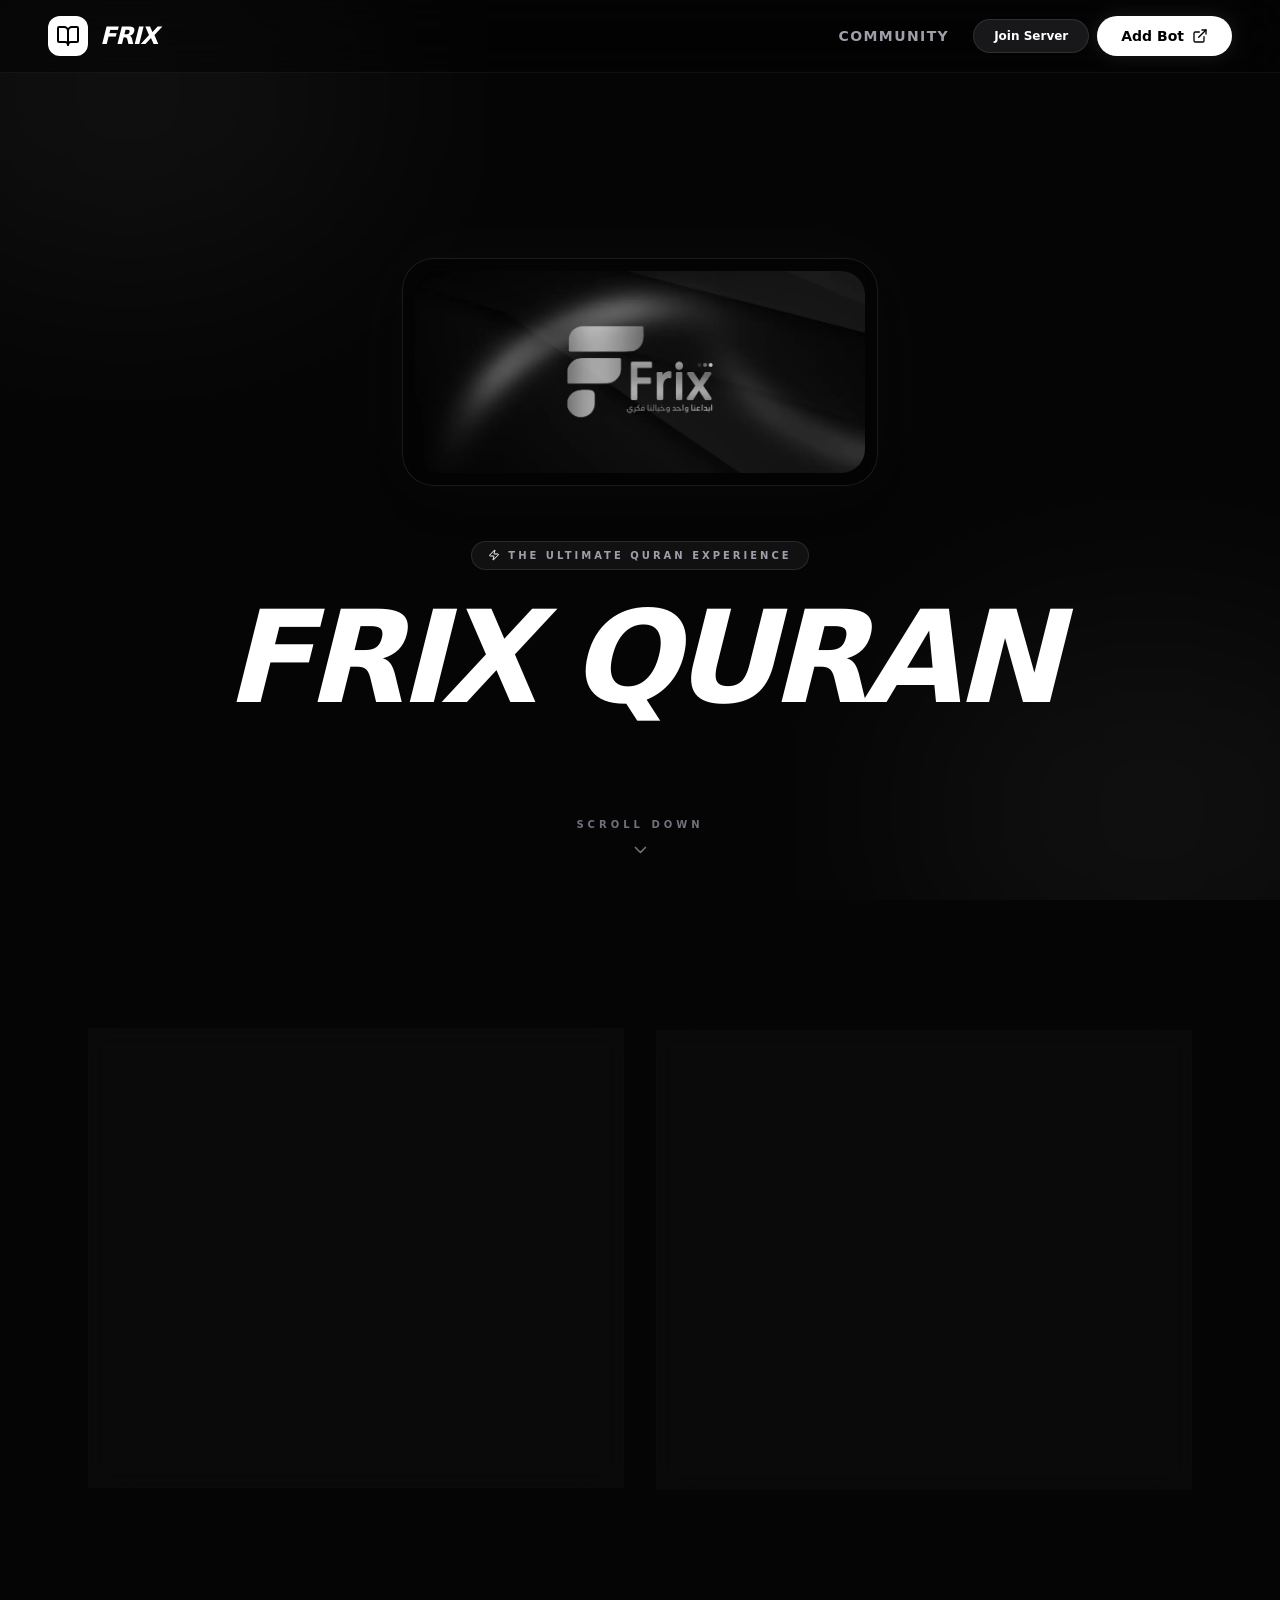
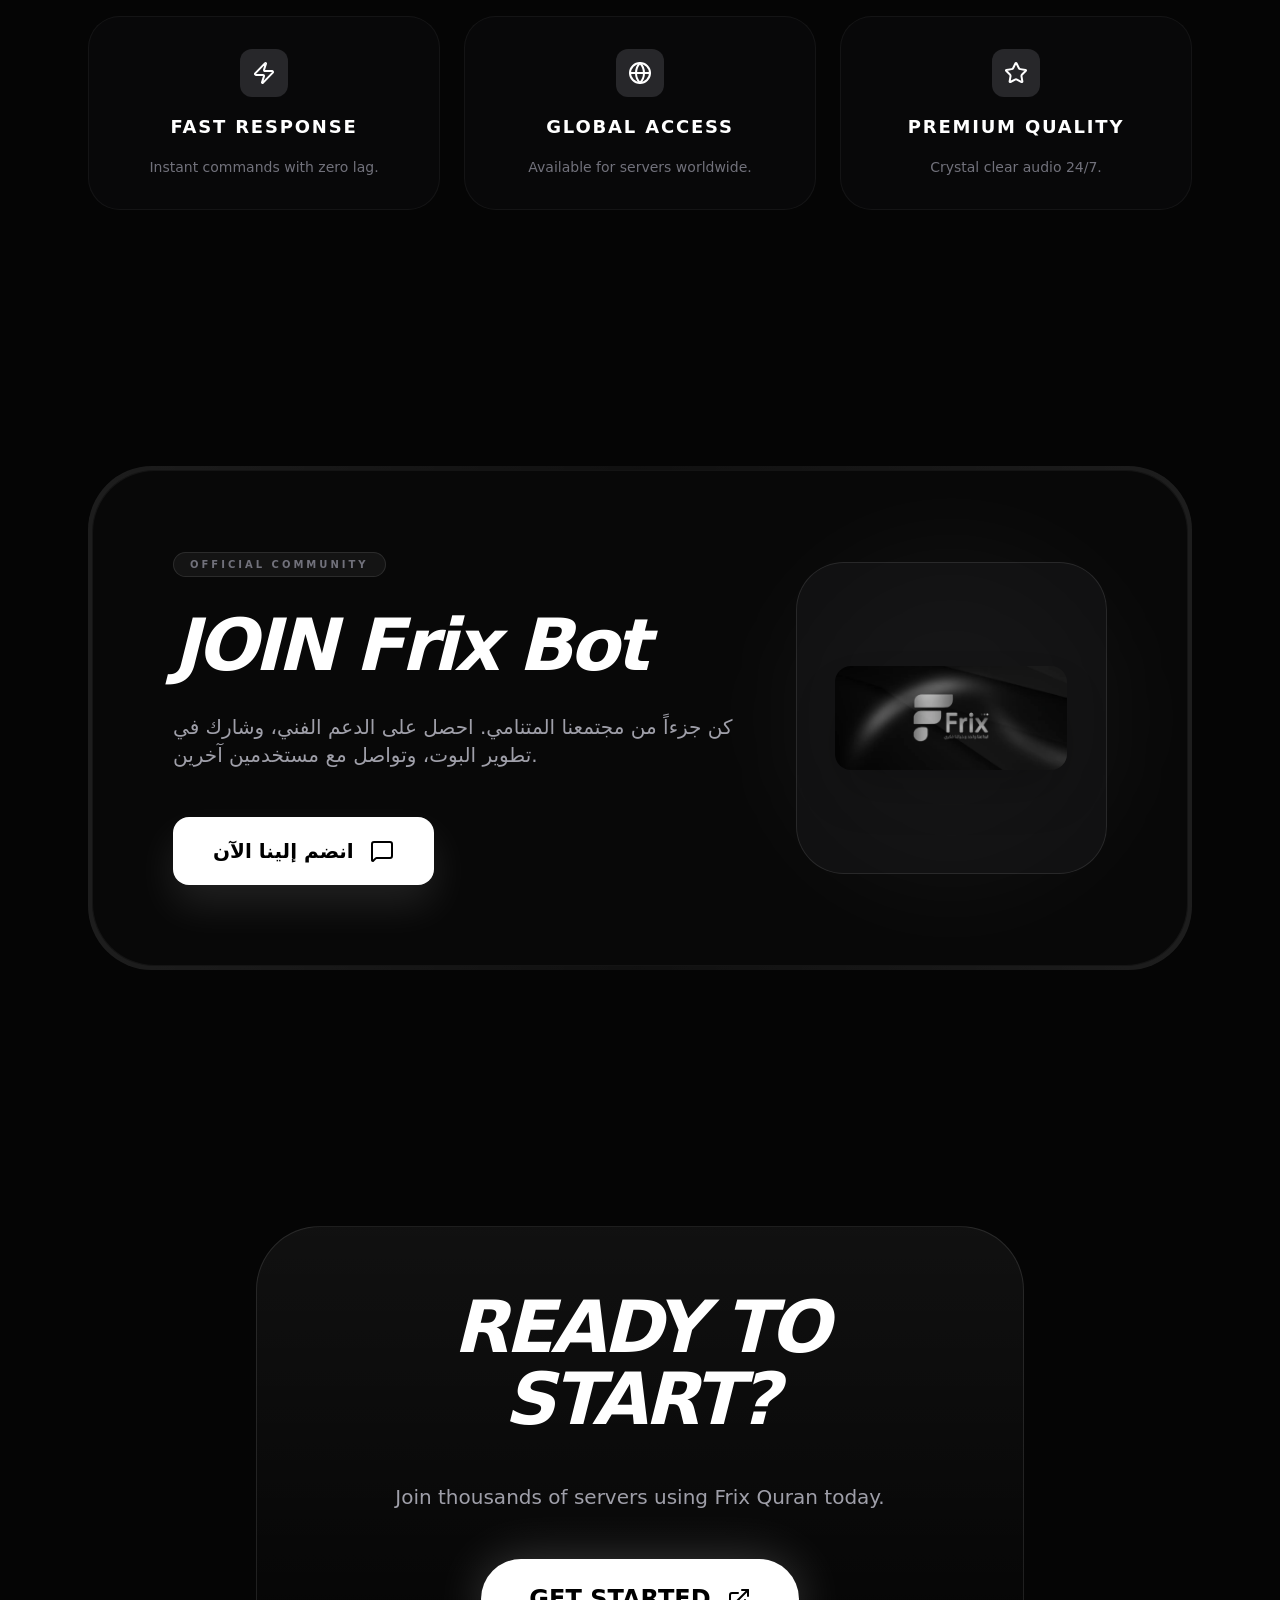
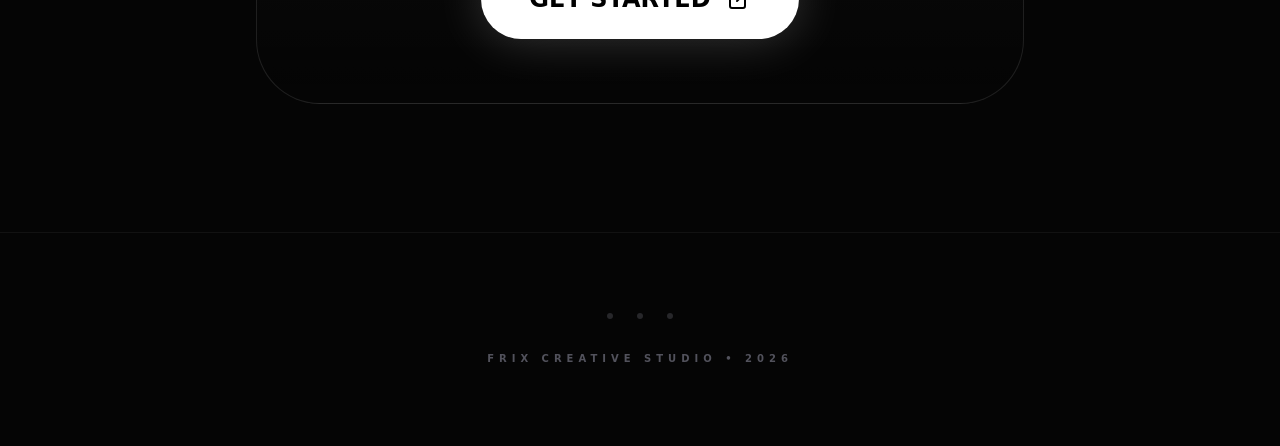
==== commit 5da61c62: "Add files via upload" ====
--- a/index.html
+++ b/index.html
@@ -3,8 +3,9 @@
   <head>
     <meta charset="UTF-8" />
     <meta name="viewport" content="width=device-width, initial-scale=1.0" />
-    <title>My Google AI Studio App</title>
-    <script type="module" crossorigin src="./assets/index-BJtnoinY.js"></script>
+    <title>Frix Bot | بوت القرآن الكريم</title>
+    <link rel="icon" type="image/jpeg" href="./frix_quran_logo.jpg" />
+    <script type="module" crossorigin src="./assets/index-6gdHH1Yx.js"></script>
     <link rel="stylesheet" crossorigin href="./assets/index-euOz9C5B.css">
   </head>
   <body>
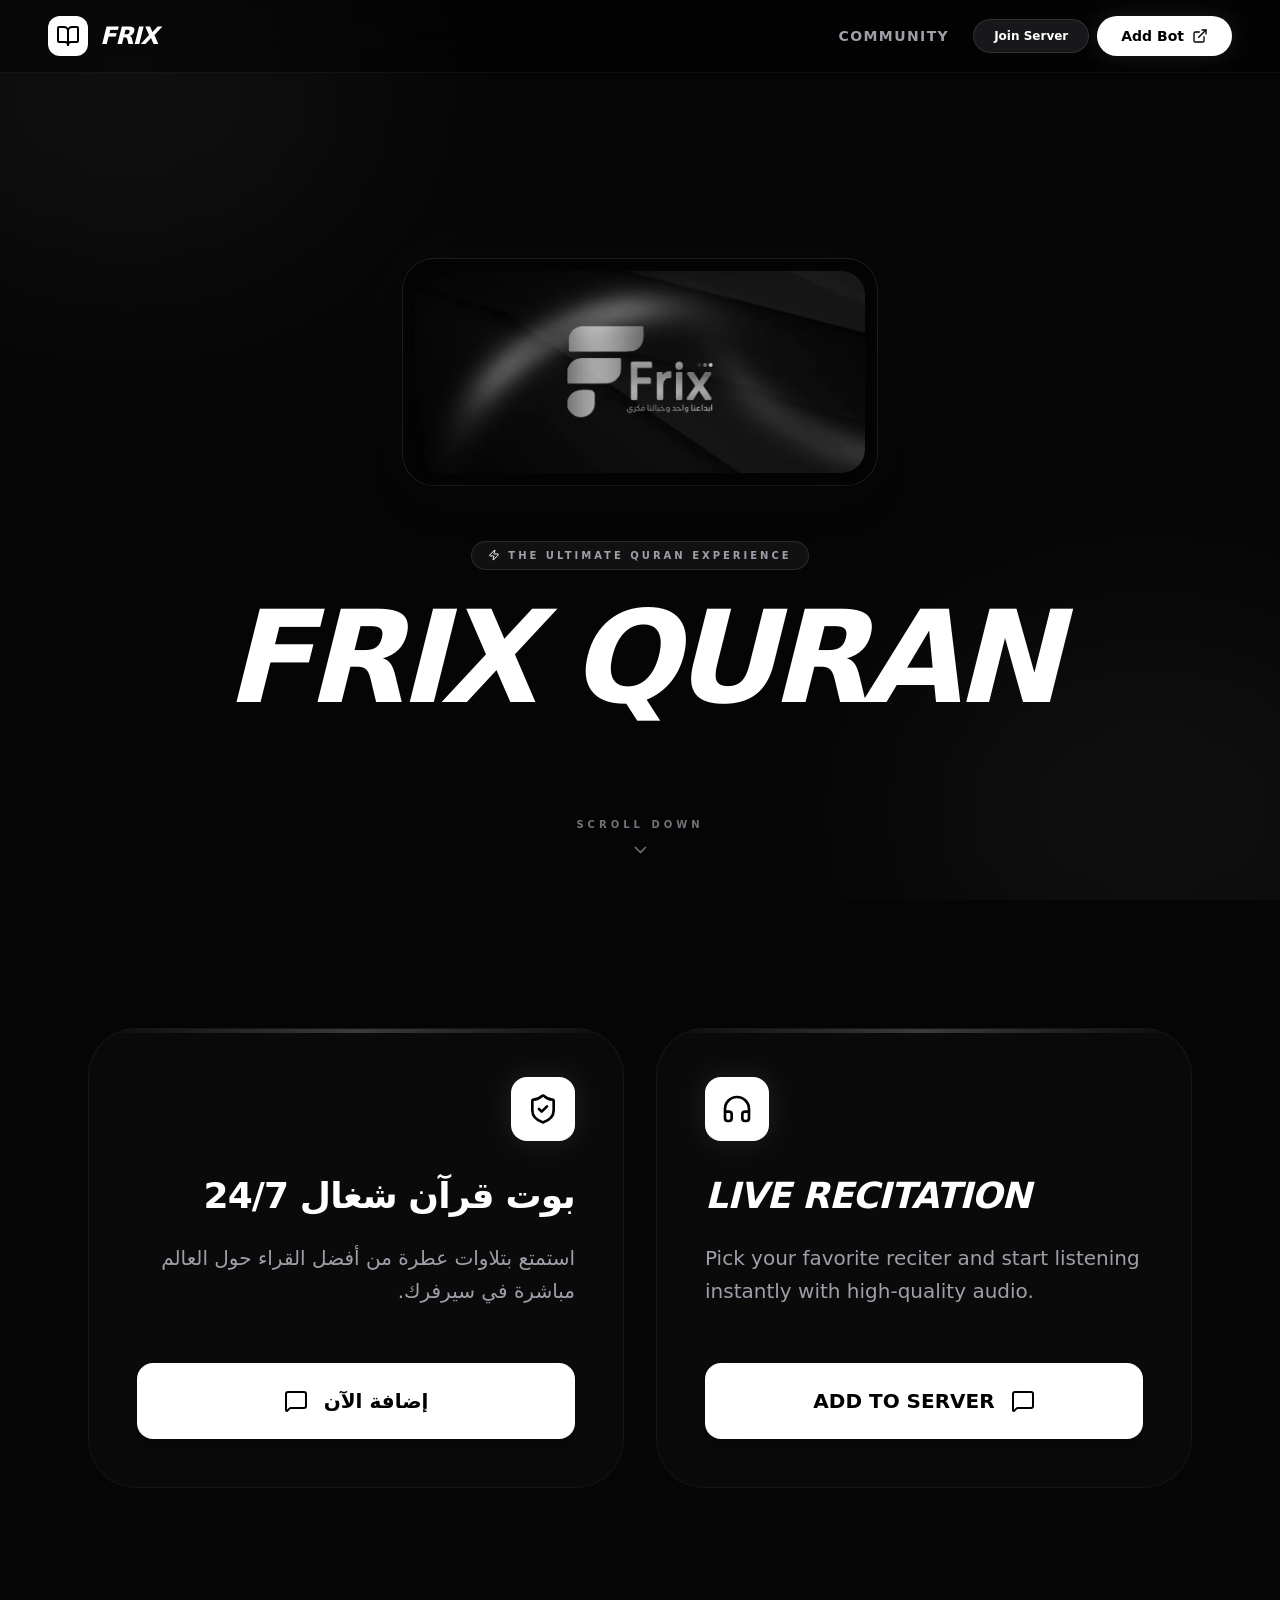
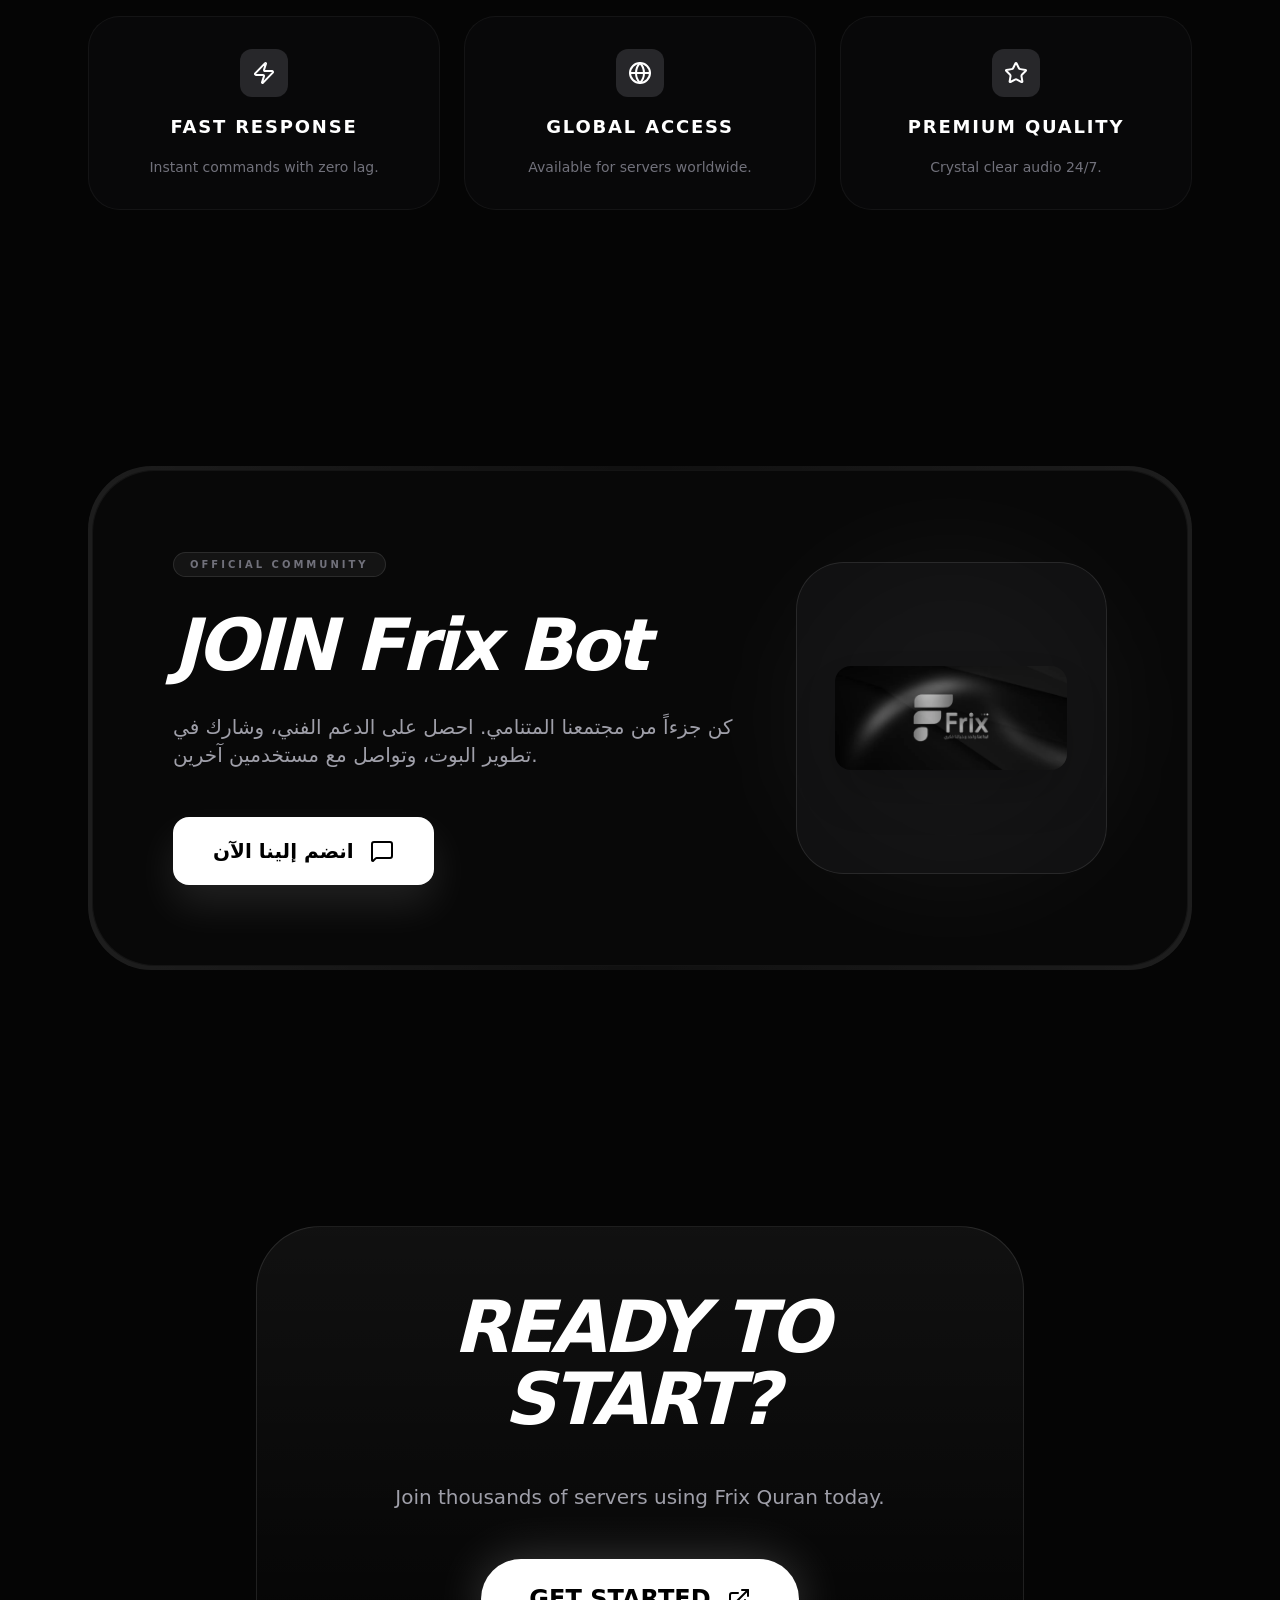
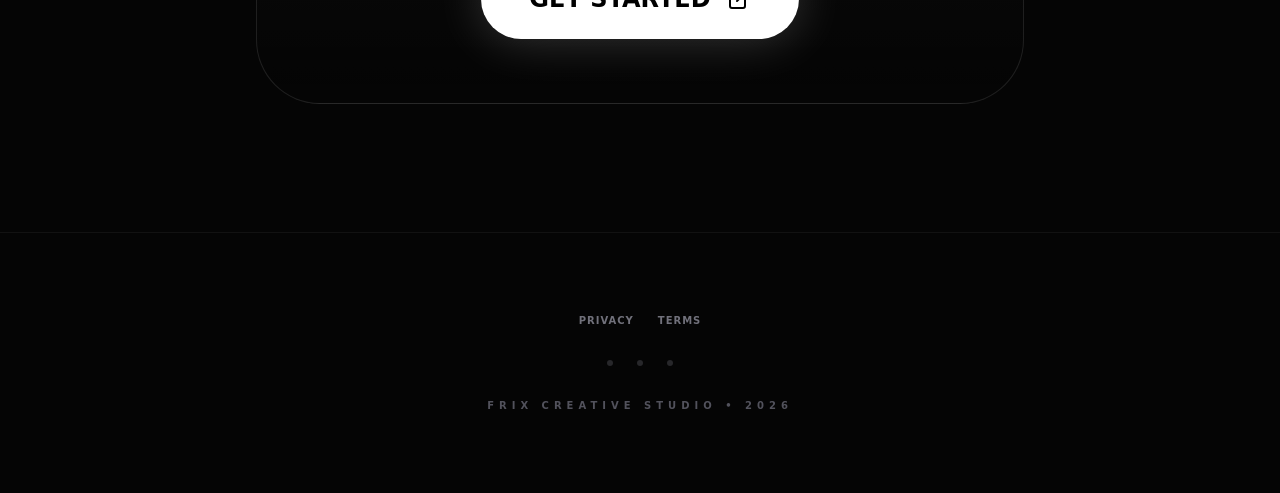
==== commit 4f88b660: "Add files via upload" ====
--- a/index.html
+++ b/index.html
@@ -5,7 +5,7 @@
     <meta name="viewport" content="width=device-width, initial-scale=1.0" />
     <title>Frix Bot | بوت القرآن الكريم</title>
     <link rel="icon" type="image/jpeg" href="./frix_quran_logo.jpg" />
-    <script type="module" crossorigin src="./assets/index-6gdHH1Yx.js"></script>
+    <script type="module" crossorigin src="./assets/index-iXgU-R7i.js"></script>
     <link rel="stylesheet" crossorigin href="./assets/index-euOz9C5B.css">
   </head>
   <body>
